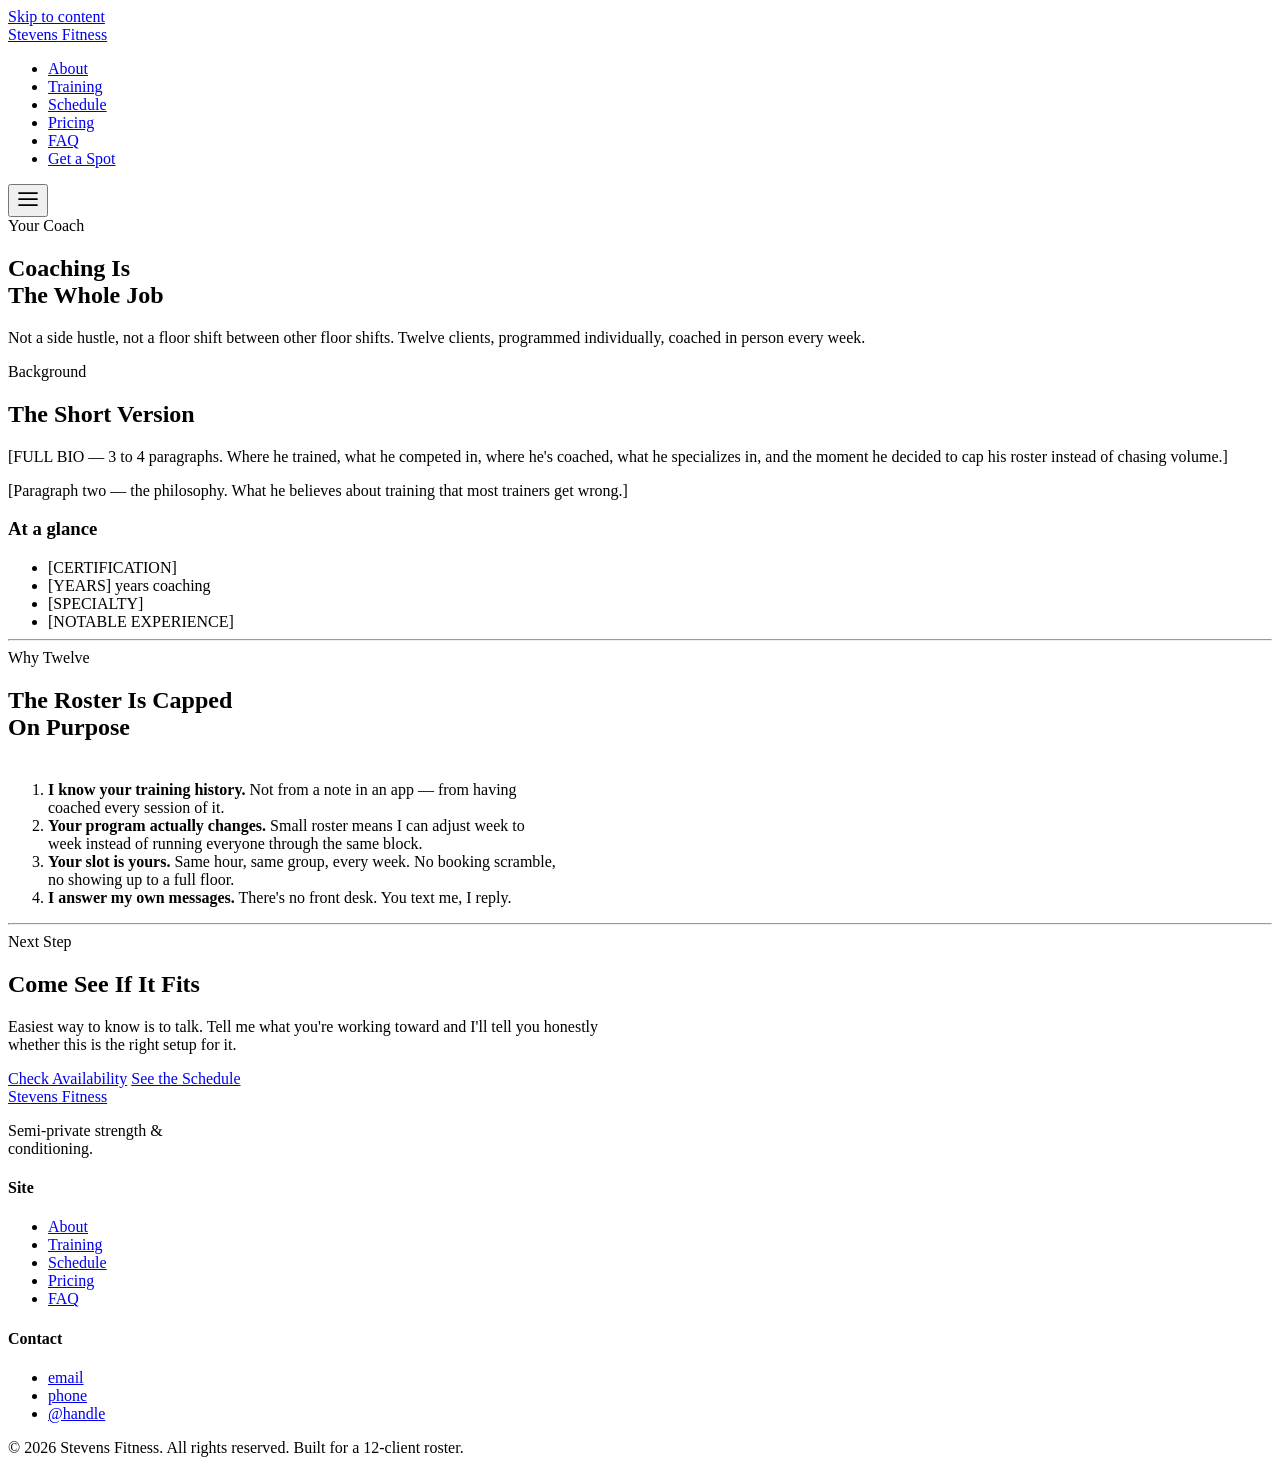
==== about.html @ 7fbc78ea "Add files via upload" ====
<!DOCTYPE html>
<html lang="en">
<head>
<meta charset="UTF-8">
<meta name="viewport" content="width=device-width, initial-scale=1">
<title>About — Stevens Fitness</title>
<meta name="description" content="Meet the coach behind Stevens Fitness. Background, credentials, and the reasoning behind a twelve-client roster.">
<meta property="og:title" content="About — Stevens Fitness">
<meta property="og:description" content="Meet the coach behind Stevens Fitness. Background, credentials, and the reasoning behind a twelve-client roster.">
<meta property="og:type" content="website">
<meta property="og:image" content="/assets/img/og-image.jpg">
<link rel="icon" href="/assets/img/favicon.ico">
<link rel="preconnect" href="https://fonts.googleapis.com">
<link rel="preconnect" href="https://fonts.gstatic.com" crossorigin>
<link href="https://fonts.googleapis.com/css2?family=Oswald:wght@500;700&family=Inter:wght@400;600;700&display=swap" rel="stylesheet">
<link rel="stylesheet" href="/css/styles.css">
<script>document.documentElement.classList.add('js');</script>

</head>
<body>

<a class="skip-link" href="#main">Skip to content</a>

<header class="header">
  <div class="wrap header__inner">
    <a href="/index.html" class="logo">Stevens<span> Fitness</span></a>

    <nav class="nav" aria-label="Main">
      <ul class="nav__list">
        <li><a class="nav__link" href="/about.html">About</a></li>
        <li><a class="nav__link" href="/training.html">Training</a></li>
        <li><a class="nav__link" href="/schedule.html">Schedule</a></li>
        <li><a class="nav__link" href="/pricing.html">Pricing</a></li>
        <li><a class="nav__link" href="/faq.html">FAQ</a></li>
        <li><a class="nav__cta" href="/contact.html" data-roster-cta>Get a Spot</a></li>
      </ul>
    </nav>

    <button class="nav-toggle" aria-label="Open menu" aria-expanded="false" aria-controls="mobile-nav">
      <svg width="24" height="24" fill="none" stroke="currentColor" stroke-width="1.75" viewBox="0 0 24 24" aria-hidden="true">
        <path stroke-linecap="round" d="M3 6h18M3 12h18M3 18h18"/>
      </svg>
    </button>
  </div>

  <div class="mobile-nav" id="mobile-nav" hidden>
    <div class="wrap">
      <ul class="mobile-nav__list">
        <li><a href="/about.html">About</a></li>
        <li><a href="/training.html">Training</a></li>
        <li><a href="/schedule.html">Schedule</a></li>
        <li><a href="/pricing.html">Pricing</a></li>
        <li><a href="/faq.html">FAQ</a></li>
        <li><a href="/contact.html">Get a Spot</a></li>
      </ul>
    </div>
  </div>
</header>

<main id="main">

  <section class="page-head">
    <div class="wrap">
      <span class="eyebrow">Your Coach</span>
      <h1>Coaching Is<br>The Whole Job</h1>
      <p class="lede">Not a side hustle, not a floor shift between other floor shifts. Twelve clients, programmed individually, coached in person every week.</p>
    </div>
  </section>

  <section class="wrap section">
    <div class="split reveal">
      <div>
        <span class="eyebrow eyebrow--slate">Background</span>
        <h2>The Short Version</h2>
        <p class="lede">
          <span class="placeholder">[FULL BIO — 3 to 4 paragraphs. Where he trained, what he
          competed in, where he's coached, what he specializes in, and the moment he decided
          to cap his roster instead of chasing volume.]</span>
        </p>
        <p>
          <span class="placeholder">[Paragraph two — the philosophy. What he believes about
          training that most trainers get wrong.]</span>
        </p>
      </div>
      <div class="card" style="min-width:min(100%,17rem)">
        <h3>At a glance</h3>
        <ul class="check-list" style="margin-bottom:0">
          <li><span class="placeholder">[CERTIFICATION]</span></li>
          <li><span class="placeholder">[YEARS] years coaching</span></li>
          <li><span class="placeholder">[SPECIALTY]</span></li>
          <li><span class="placeholder">[NOTABLE EXPERIENCE]</span></li>
        </ul>
      </div>
    </div>
  </section>

  <hr class="rule">

  <section class="wrap section">
    <div class="reveal">
      <span class="eyebrow">Why Twelve</span>
      <h2>The Roster Is Capped<br>On Purpose</h2>
    </div>
    <ol class="numbered reveal" style="margin-top:2.5rem;max-width:64ch">
      <li><strong>I know your training history.</strong> Not from a note in an app — from
          having coached every session of it.</li>
      <li><strong>Your program actually changes.</strong> Small roster means I can adjust
          week to week instead of running everyone through the same block.</li>
      <li><strong>Your slot is yours.</strong> Same hour, same group, every week. No booking
          scramble, no showing up to a full floor.</li>
      <li><strong>I answer my own messages.</strong> There's no front desk. You text me,
          I reply.</li>
    </ol>
  </section>

  <hr class="rule">

  <section class="wrap section">
    <div class="reveal" style="max-width:40rem">
      <span class="eyebrow">Next Step</span>
      <h2>Come See If It Fits</h2>
      <p class="lede">Easiest way to know is to talk. Tell me what you're working toward and I'll tell you honestly whether this is the right setup for it.</p>
      <div class="btn-row">
        <a class="btn btn--solid" href="/contact.html" data-roster-cta>Check Availability</a>
        <a class="btn btn--outline" href="/schedule.html">See the Schedule</a>
      </div>
    </div>
  </section>

</main>

<footer class="footer">
  <div class="wrap">
    <div class="footer__grid">
      <div class="footer__col">
        <a href="/index.html" class="logo">Stevens<span> Fitness</span></a>
        <p class="muted" style="margin-top:1rem;max-width:24ch">
          Semi-private strength &amp; conditioning.
        </p>
      </div>
      <div class="footer__col">
        <h4>Site</h4>
        <ul>
          <li><a href="/about.html">About</a></li>
          <li><a href="/training.html">Training</a></li>
          <li><a href="/schedule.html">Schedule</a></li>
          <li><a href="/pricing.html">Pricing</a></li>
          <li><a href="/faq.html">FAQ</a></li>
        </ul>
      </div>
      <div class="footer__col">
        <h4>Contact</h4>
        <ul>
          <li><a href="#" data-email>email</a></li>
          <li><a href="#" data-phone>phone</a></li>
          <li><a href="#" data-instagram>@handle</a></li>
        </ul>
      </div>
    </div>
    <div class="footer__base">
      <span>&copy; <span data-year>2026</span> Stevens Fitness. All rights reserved.</span>
      <span>Built for a <span data-roster-total>12</span>-client roster.</span>
    </div>
  </div>
</footer>

<script src="/js/config.js"></script>
<script src="/js/main.js"></script>
</body>
</html>
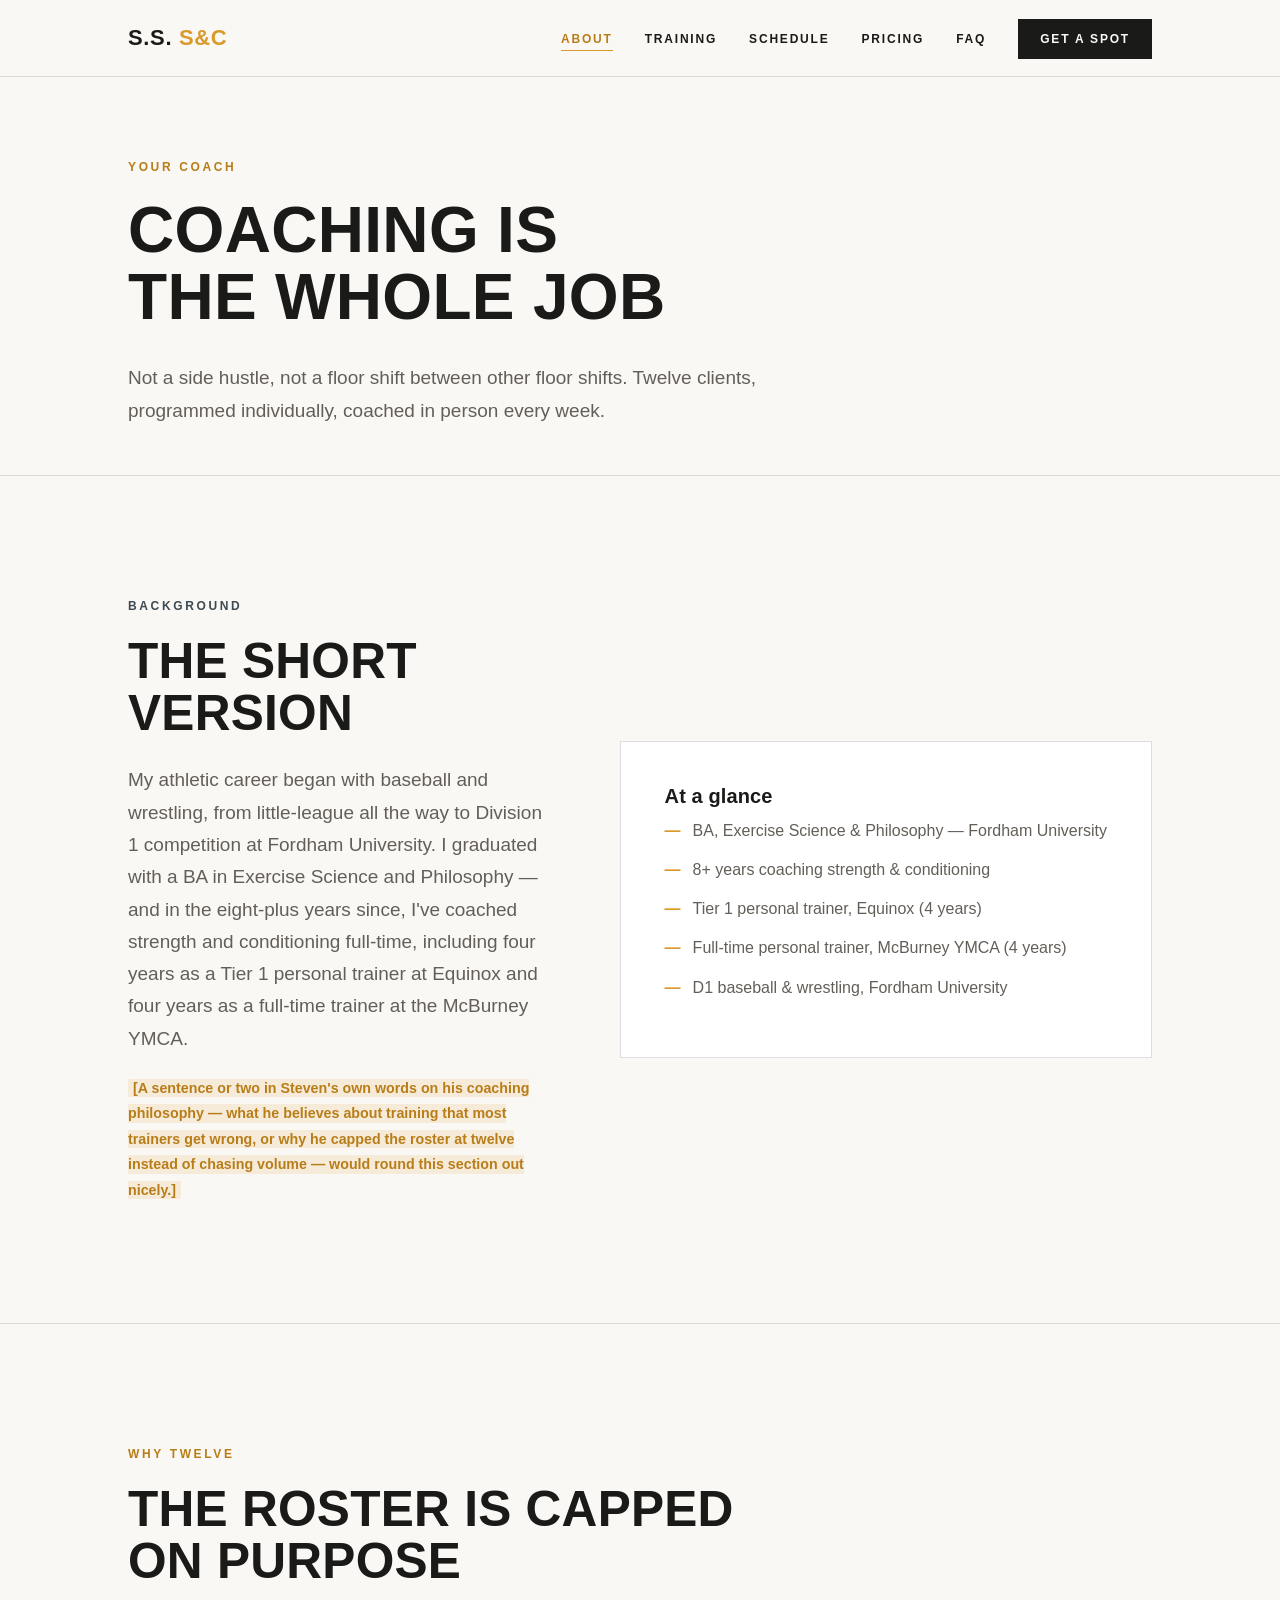
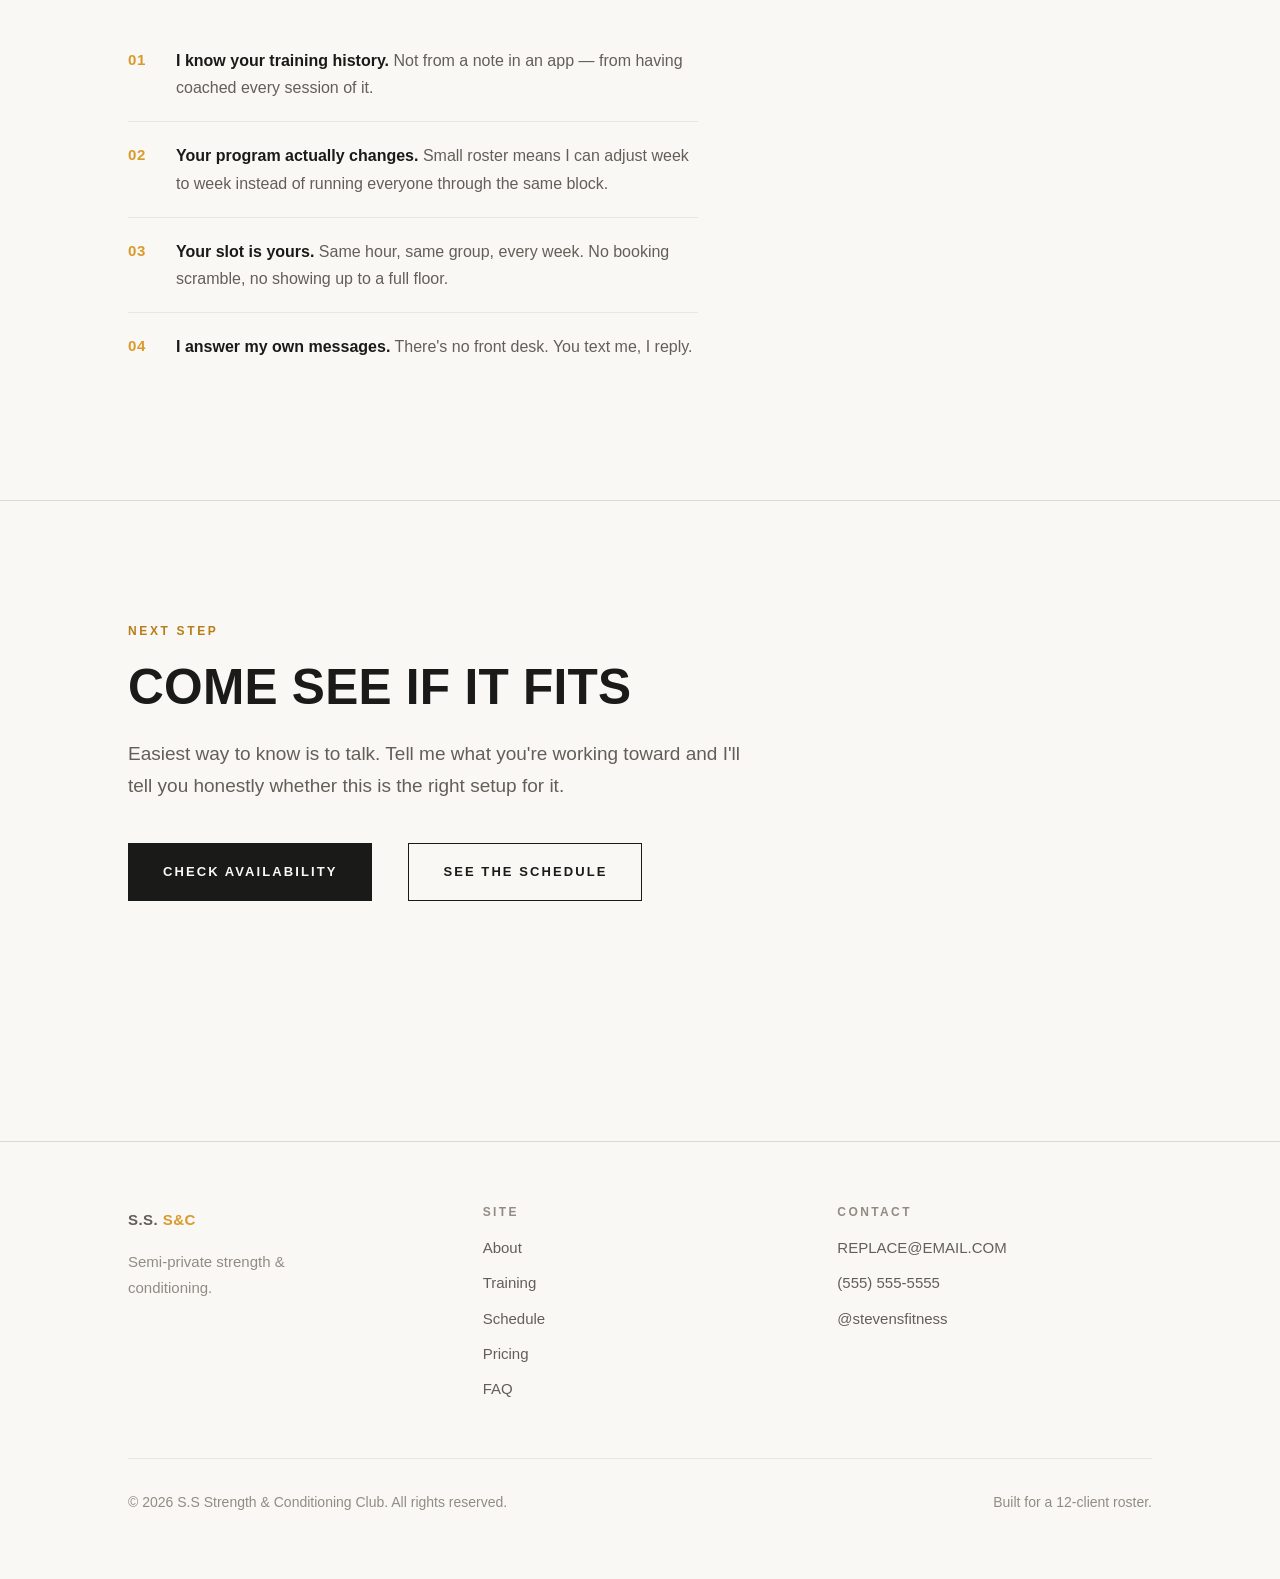
==== commit afbc8d4a: "Update about.html" ====
--- a/about.html
+++ b/about.html
@@ -3,10 +3,10 @@
 <head>
 <meta charset="UTF-8">
 <meta name="viewport" content="width=device-width, initial-scale=1">
-<title>About — Stevens Fitness</title>
-<meta name="description" content="Meet the coach behind Stevens Fitness. Background, credentials, and the reasoning behind a twelve-client roster.">
-<meta property="og:title" content="About — Stevens Fitness">
-<meta property="og:description" content="Meet the coach behind Stevens Fitness. Background, credentials, and the reasoning behind a twelve-client roster.">
+<title>About — S.S Strength & Conditioning Club</title>
+<meta name="description" content="Meet the coach behind S.S Strength & Conditioning Club. Background, credentials, and the reasoning behind a twelve-client roster.">
+<meta property="og:title" content="About — S.S Strength & Conditioning Club">
+<meta property="og:description" content="Meet the coach behind S.S Strength & Conditioning Club. Background, credentials, and the reasoning behind a twelve-client roster.">
 <meta property="og:type" content="website">
 <meta property="og:image" content="/assets/img/og-image.jpg">
 <link rel="icon" href="/assets/img/favicon.ico">
@@ -23,7 +23,7 @@
 
 <header class="header">
   <div class="wrap header__inner">
-    <a href="/index.html" class="logo">Stevens<span> Fitness</span></a>
+    <a href="/index.html" class="logo" title="S.S Strength &amp; Conditioning Club">S.S.<span> S&amp;C</span></a>
 
     <nav class="nav" aria-label="Main">
       <ul class="nav__list">
@@ -73,22 +73,27 @@
         <span class="eyebrow eyebrow--slate">Background</span>
         <h2>The Short Version</h2>
         <p class="lede">
-          <span class="placeholder">[FULL BIO — 3 to 4 paragraphs. Where he trained, what he
-          competed in, where he's coached, what he specializes in, and the moment he decided
-          to cap his roster instead of chasing volume.]</span>
+          My athletic career began with baseball and wrestling, from little-league all the
+          way to Division 1 competition at Fordham University. I graduated with a BA in
+          Exercise Science and Philosophy — and in the eight-plus years since, I've coached
+          strength and conditioning full-time, including four years as a Tier 1 personal
+          trainer at Equinox and four years as a full-time trainer at the McBurney YMCA.
         </p>
-        <p>
-          <span class="placeholder">[Paragraph two — the philosophy. What he believes about
-          training that most trainers get wrong.]</span>
+        <p class="muted">
+          <span class="placeholder">[A sentence or two in Steven's own words on his coaching
+          philosophy — what he believes about training that most trainers get wrong, or why
+          he capped the roster at twelve instead of chasing volume — would round this section
+          out nicely.]</span>
         </p>
       </div>
       <div class="card" style="min-width:min(100%,17rem)">
         <h3>At a glance</h3>
         <ul class="check-list" style="margin-bottom:0">
-          <li><span class="placeholder">[CERTIFICATION]</span></li>
-          <li><span class="placeholder">[YEARS] years coaching</span></li>
-          <li><span class="placeholder">[SPECIALTY]</span></li>
-          <li><span class="placeholder">[NOTABLE EXPERIENCE]</span></li>
+          <li>BA, Exercise Science &amp; Philosophy — Fordham University</li>
+          <li>8+ years coaching strength &amp; conditioning</li>
+          <li>Tier 1 personal trainer, Equinox (4 years)</li>
+          <li>Full-time personal trainer, McBurney YMCA (4 years)</li>
+          <li>D1 baseball &amp; wrestling, Fordham University</li>
         </ul>
       </div>
     </div>
@@ -133,7 +138,7 @@
   <div class="wrap">
     <div class="footer__grid">
       <div class="footer__col">
-        <a href="/index.html" class="logo">Stevens<span> Fitness</span></a>
+        <a href="/index.html" class="logo" title="S.S Strength &amp; Conditioning Club">S.S.<span> S&amp;C</span></a>
         <p class="muted" style="margin-top:1rem;max-width:24ch">
           Semi-private strength &amp; conditioning.
         </p>
@@ -158,7 +163,7 @@
       </div>
     </div>
     <div class="footer__base">
-      <span>&copy; <span data-year>2026</span> Stevens Fitness. All rights reserved.</span>
+      <span>&copy; <span data-year>2026</span> S.S Strength & Conditioning Club. All rights reserved.</span>
       <span>Built for a <span data-roster-total>12</span>-client roster.</span>
     </div>
   </div>
--- a/css/styles.css
+++ b/css/styles.css
@@ -0,0 +1,640 @@
+/* ============================================================================
+   STEVENS FITNESS — Design System
+   Palette: Ink + Amber
+   Edit the tokens below to re-skin the entire site.
+   ========================================================================= */
+
+:root {
+  /* --- Color ------------------------------------------------------------ */
+  --base:       #FAF8F5;   /* page background (warm off-white)              */
+  --surface:    #FFFFFF;   /* cards, raised panels                          */
+  --ink:        #1A1A18;   /* headings, near-black                          */
+  --ink-soft:   #635F58;   /* body copy                                     */
+  --ink-mute:   #918C83;   /* captions, meta, disabled                      */
+  --amber:      #D99A2B;   /* primary accent                                */
+  --amber-deep: #B87D18;   /* accent hover / text-on-light contrast          */
+  --slate:      #3D4A52;   /* secondary accent                              */
+  --rule:       rgba(26, 26, 24, 0.14);  /* hairline dividers               */
+  --rule-soft:  rgba(26, 26, 24, 0.08);
+
+  /* --- Type ------------------------------------------------------------- */
+  --font-display: 'Oswald', 'Haettenschweiler', 'Arial Narrow', sans-serif;
+  --font-body:    'Inter', -apple-system, BlinkMacSystemFont, 'Segoe UI', sans-serif;
+
+  /* --- Layout ----------------------------------------------------------- */
+  --wrap:     1120px;
+  --gutter:   clamp(1.25rem, 5vw, 3rem);
+  --section:  clamp(4rem, 10vw, 7.5rem);   /* vertical section rhythm       */
+  --header-h: 76px;
+}
+
+/* ============================================================================
+   RESET
+   ========================================================================= */
+
+*, *::before, *::after { box-sizing: border-box; }
+
+html {
+  -webkit-text-size-adjust: 100%;
+  scroll-behavior: smooth;
+  scroll-padding-top: calc(var(--header-h) + 1rem);
+}
+
+body {
+  margin: 0;
+  background: var(--base);
+  color: var(--ink-soft);
+  font-family: var(--font-body);
+  font-size: 1rem;
+  line-height: 1.7;
+  -webkit-font-smoothing: antialiased;
+  overflow-x: hidden;
+}
+
+img, svg { max-width: 100%; display: block; }
+button, input, select, textarea { font: inherit; color: inherit; }
+
+@media (prefers-reduced-motion: reduce) {
+  html { scroll-behavior: auto; }
+  *, *::before, *::after {
+    animation-duration: 0.01ms !important;
+    transition-duration: 0.01ms !important;
+  }
+}
+
+/* ============================================================================
+   TYPOGRAPHY
+   ========================================================================= */
+
+h1, h2, h3, h4 {
+  font-family: var(--font-display);
+  font-weight: 700;
+  text-transform: uppercase;
+  color: var(--ink);
+  line-height: 1.04;
+  letter-spacing: 0.005em;
+  margin: 0 0 0.5em;
+}
+
+h1 { font-size: clamp(2.75rem, 8vw, 5.25rem); }
+h2 { font-size: clamp(1.9rem, 4.6vw, 3.1rem); }
+h3 { font-size: clamp(1.2rem, 2.4vw, 1.6rem); }
+h4 { font-size: 1.0625rem; letter-spacing: 0.02em; }
+
+p { margin: 0 0 1.25rem; }
+p:last-child { margin-bottom: 0; }
+
+a { color: var(--amber-deep); text-decoration: none; transition: color 0.2s ease; }
+a:hover { color: var(--ink); }
+
+strong { color: var(--ink); font-weight: 600; }
+
+/* Small wide-tracked label above every section heading */
+.eyebrow {
+  display: block;
+  font-family: var(--font-body);
+  font-size: 0.75rem;
+  font-weight: 700;
+  text-transform: uppercase;
+  letter-spacing: 0.22em;
+  color: var(--amber-deep);
+  margin-bottom: 1.25rem;
+}
+.eyebrow--slate { color: var(--slate); }
+
+.lede {
+  font-size: clamp(1.0625rem, 1.6vw, 1.1875rem);
+  max-width: 60ch;
+}
+
+.text-amber { color: var(--amber); }
+.text-slate { color: var(--slate); }
+.text-ink   { color: var(--ink); }
+.muted      { color: var(--ink-mute); font-size: 0.9375rem; }
+
+/* ============================================================================
+   LAYOUT
+   ========================================================================= */
+
+.wrap {
+  max-width: var(--wrap);
+  margin-inline: auto;
+  padding-inline: var(--gutter);
+}
+
+.section { padding-block: var(--section); }
+.section--tight { padding-block: calc(var(--section) * 0.62); }
+
+.rule {
+  border: 0;
+  border-top: 1px solid var(--rule);
+  margin: 0;
+}
+
+.grid { display: grid; gap: clamp(1.5rem, 4vw, 3rem); }
+.grid--2 { grid-template-columns: repeat(auto-fit, minmax(280px, 1fr)); }
+.grid--3 { grid-template-columns: repeat(auto-fit, minmax(240px, 1fr)); }
+
+.split {
+  display: grid;
+  gap: clamp(1.5rem, 5vw, 4rem);
+  align-items: start;
+}
+@media (min-width: 860px) {
+  .split { grid-template-columns: 1fr auto; align-items: center; }
+}
+
+/* ============================================================================
+   BUTTONS
+   ========================================================================= */
+
+.btn {
+  display: inline-block;
+  font-family: var(--font-body);
+  font-size: 0.8125rem;
+  font-weight: 700;
+  text-transform: uppercase;
+  letter-spacing: 0.16em;
+  padding: 1.0625rem 2.125rem;
+  border: 1px solid transparent;
+  background: none;
+  cursor: pointer;
+  transition: background-color 0.22s ease, color 0.22s ease, border-color 0.22s ease;
+}
+
+.btn--solid {
+  background: var(--ink);
+  color: var(--base);
+  border-color: var(--ink);
+}
+.btn--solid:hover { background: var(--amber); border-color: var(--amber); color: var(--ink); }
+
+.btn--outline {
+  border-color: var(--ink);
+  color: var(--ink);
+}
+.btn--outline:hover { background: var(--ink); color: var(--base); }
+
+.btn--ghost {
+  padding-inline: 0;
+  color: var(--ink);
+  border-bottom: 1px solid var(--rule);
+}
+.btn--ghost:hover { color: var(--amber-deep); border-bottom-color: var(--amber); }
+
+.btn-row {
+  display: flex;
+  flex-wrap: wrap;
+  align-items: center;
+  gap: clamp(1rem, 3vw, 2.25rem);
+  margin-top: 2.5rem;
+}
+
+/* ============================================================================
+   HEADER / NAV
+   ========================================================================= */
+
+.header {
+  position: sticky;
+  top: 0;
+  z-index: 100;
+  background: var(--base);
+  border-bottom: 1px solid var(--rule);
+}
+
+.header__inner {
+  display: flex;
+  align-items: center;
+  justify-content: space-between;
+  gap: 1.5rem;
+  min-height: var(--header-h);
+}
+
+.logo {
+  font-family: var(--font-display);
+  font-size: 1.375rem;
+  font-weight: 700;
+  text-transform: uppercase;
+  letter-spacing: 0.03em;
+  color: var(--ink);
+  white-space: nowrap;
+}
+.logo span { color: var(--amber); }
+.logo:hover { color: var(--ink); }
+
+.nav { display: none; }
+@media (min-width: 940px) { .nav { display: block; } }
+
+.nav__list {
+  display: flex;
+  align-items: center;
+  gap: 2rem;
+  list-style: none;
+  margin: 0;
+  padding: 0;
+}
+
+.nav__link {
+  font-size: 0.75rem;
+  font-weight: 700;
+  text-transform: uppercase;
+  letter-spacing: 0.15em;
+  color: var(--ink);
+  padding-block: 0.25rem;
+  border-bottom: 1px solid transparent;
+}
+.nav__link:hover { color: var(--amber-deep); border-bottom-color: var(--amber); }
+.nav__link[aria-current="page"] { color: var(--amber-deep); border-bottom-color: var(--amber); }
+
+.nav__cta {
+  font-size: 0.75rem;
+  font-weight: 700;
+  text-transform: uppercase;
+  letter-spacing: 0.15em;
+  color: var(--base);
+  background: var(--ink);
+  padding: 0.8125rem 1.375rem;
+}
+.nav__cta:hover { background: var(--amber); color: var(--ink); }
+
+.nav-toggle {
+  display: grid;
+  place-items: center;
+  width: 44px; height: 44px;
+  margin-right: -10px;
+  border: 0; background: none; cursor: pointer;
+  color: var(--ink);
+}
+@media (min-width: 940px) { .nav-toggle { display: none; } }
+
+.mobile-nav {
+  border-top: 1px solid var(--rule);
+  background: var(--base);
+}
+.mobile-nav[hidden] { display: none; }
+.mobile-nav__list { list-style: none; margin: 0; padding: 0.5rem 0 1.5rem; }
+.mobile-nav__list a {
+  display: block;
+  padding: 0.875rem 0;
+  font-size: 0.8125rem;
+  font-weight: 700;
+  text-transform: uppercase;
+  letter-spacing: 0.15em;
+  color: var(--ink);
+  border-bottom: 1px solid var(--rule-soft);
+}
+.mobile-nav__list a:hover { color: var(--amber-deep); }
+
+/* ============================================================================
+   HERO
+   ========================================================================= */
+
+.hero {
+  position: relative;
+  padding-block: clamp(3.5rem, 9vw, 6.5rem);
+  overflow: hidden;
+}
+
+.hero__deco {
+  position: absolute;
+  top: 50%;
+  right: -12%;
+  transform: translateY(-50%);
+  width: min(620px, 62vw);
+  color: var(--rule);
+  pointer-events: none;
+  z-index: 0;
+}
+.hero__inner { position: relative; z-index: 1; max-width: 44rem; }
+.hero h1 { margin-bottom: 0.4em; }
+
+/* Page-header for interior pages */
+.page-head {
+  padding-block: clamp(3rem, 7vw, 5rem) clamp(2rem, 4vw, 3rem);
+  border-bottom: 1px solid var(--rule);
+}
+.page-head h1 { font-size: clamp(2.25rem, 6vw, 4rem); }
+
+/* ============================================================================
+   STAT BAR  (roster status)
+   ========================================================================= */
+
+.statbar {
+  display: flex;
+  flex-wrap: wrap;
+  align-items: baseline;
+  justify-content: space-between;
+  gap: 1rem;
+  padding-block: 1.75rem;
+  border-top: 1px solid var(--rule);
+  border-bottom: 2px solid var(--ink);
+}
+.statbar__label {
+  font-family: var(--font-display);
+  font-size: 1rem;
+  font-weight: 700;
+  text-transform: uppercase;
+  letter-spacing: 0.12em;
+  color: var(--ink);
+}
+.statbar__value { font-size: 1rem; color: var(--ink-mute); }
+.statbar__value b {
+  font-family: var(--font-display);
+  font-size: 1.5rem;
+  color: var(--amber-deep);
+  font-weight: 700;
+}
+
+/* ============================================================================
+   SLOT CHIPS  (schedule)
+   ========================================================================= */
+
+.slot-group { margin-bottom: 2.5rem; }
+.slot-group:last-child { margin-bottom: 0; }
+
+.slot-group__day {
+  font-size: 0.75rem;
+  font-weight: 700;
+  text-transform: uppercase;
+  letter-spacing: 0.2em;
+  color: var(--ink);
+  margin-bottom: 1rem;
+}
+
+.slots { display: flex; flex-wrap: wrap; gap: 0.875rem; }
+
+.slot {
+  display: flex;
+  align-items: baseline;
+  gap: 0.75rem;
+  padding: 1rem 1.375rem;
+  border: 1px solid var(--rule);
+  background: var(--surface);
+  transition: border-color 0.2s ease;
+}
+.slot:hover { border-color: var(--ink); }
+.slot__time {
+  font-weight: 700;
+  color: var(--ink);
+  font-size: 0.9375rem;
+  white-space: nowrap;
+}
+.slot__spots { font-size: 0.8125rem; color: var(--ink-mute); white-space: nowrap; }
+.slot--full { opacity: 0.55; }
+.slot--full .slot__spots { color: var(--slate); font-weight: 600; }
+
+/* ============================================================================
+   STEPS  (how it works)
+   ========================================================================= */
+
+.steps { border-top: 2px solid var(--amber); }
+.step {
+  padding: 1.75rem 0;
+  border-bottom: 1px solid var(--rule);
+}
+.step:last-child { border-bottom: 0; }
+.step__tag {
+  font-size: 0.75rem;
+  font-weight: 700;
+  text-transform: uppercase;
+  letter-spacing: 0.16em;
+  color: var(--amber-deep);
+  margin-bottom: 0.5rem;
+}
+.step:nth-child(even) .step__tag { color: var(--slate); }
+.step h3 { margin-bottom: 0.4rem; text-transform: none; font-family: var(--font-body); font-weight: 600; font-size: 1.25rem; }
+.step p { max-width: 62ch; }
+
+/* ============================================================================
+   CARDS
+   ========================================================================= */
+
+.card {
+  padding: clamp(1.75rem, 4vw, 2.75rem);
+  border: 1px solid var(--rule);
+  background: var(--surface);
+}
+.card--outline { background: none; }
+.card--feature { border-color: var(--ink); }
+
+.card h3 {
+  text-transform: none;
+  font-family: var(--font-body);
+  font-weight: 600;
+  font-size: 1.25rem;
+  margin-bottom: 0.625rem;
+}
+
+.check-list { list-style: none; margin: 0 0 2rem; padding: 0; }
+.check-list li {
+  position: relative;
+  padding-left: 1.75rem;
+  margin-bottom: 0.75rem;
+}
+.check-list li::before {
+  content: "—";
+  position: absolute;
+  left: 0;
+  color: var(--amber);
+  font-weight: 700;
+}
+
+.price {
+  display: flex;
+  align-items: baseline;
+  gap: 0.375rem;
+  font-family: var(--font-display);
+  font-weight: 700;
+  color: var(--ink);
+}
+.price__amount { font-size: clamp(3rem, 8vw, 4.25rem); line-height: 1; }
+.price__period { font-size: 1.125rem; color: var(--ink-mute); }
+
+/* Numbered feature list */
+.numbered { list-style: none; margin: 0; padding: 0; counter-reset: n; }
+.numbered li {
+  counter-increment: n;
+  position: relative;
+  padding-left: 3rem;
+  padding-block: 1.25rem;
+  border-bottom: 1px solid var(--rule-soft);
+}
+.numbered li:last-child { border-bottom: 0; }
+.numbered li::before {
+  content: counter(n, decimal-leading-zero);
+  position: absolute;
+  left: 0; top: 1.25rem;
+  font-family: var(--font-display);
+  font-weight: 700;
+  font-size: 0.9375rem;
+  color: var(--amber);
+  letter-spacing: 0.05em;
+}
+
+/* ============================================================================
+   FAQ
+   ========================================================================= */
+
+.faq { border-top: 1px solid var(--rule); }
+.faq__item { border-bottom: 1px solid var(--rule); }
+.faq__q {
+  display: flex;
+  align-items: center;
+  justify-content: space-between;
+  gap: 1.5rem;
+  width: 100%;
+  padding: 1.5rem 0;
+  text-align: left;
+  cursor: pointer;
+  list-style: none;
+  font-weight: 600;
+  font-size: 1.0625rem;
+  color: var(--ink);
+}
+.faq__q::-webkit-details-marker { display: none; }
+.faq__q:hover { color: var(--amber-deep); }
+.faq__q::after {
+  content: "+";
+  flex: none;
+  font-family: var(--font-display);
+  font-size: 1.5rem;
+  line-height: 1;
+  color: var(--amber);
+  transition: transform 0.25s ease;
+}
+.faq__item[open] .faq__q::after { transform: rotate(45deg); }
+.faq__a { padding-bottom: 1.75rem; max-width: 68ch; }
+
+/* ============================================================================
+   FORMS
+   ========================================================================= */
+
+.form { max-width: 44rem; }
+.field { margin-bottom: 1.75rem; }
+
+.field label {
+  display: block;
+  font-size: 0.75rem;
+  font-weight: 700;
+  text-transform: uppercase;
+  letter-spacing: 0.16em;
+  color: var(--ink);
+  margin-bottom: 0.625rem;
+}
+
+.field input,
+.field select,
+.field textarea {
+  width: 100%;
+  padding: 0.9375rem 1.125rem;
+  background: var(--surface);
+  border: 1px solid var(--rule);
+  color: var(--ink);
+  transition: border-color 0.2s ease;
+}
+.field input:hover,
+.field select:hover,
+.field textarea:hover { border-color: var(--ink-mute); }
+.field input:focus,
+.field select:focus,
+.field textarea:focus {
+  outline: none;
+  border-color: var(--amber);
+  box-shadow: 0 0 0 3px rgba(217, 154, 43, 0.16);
+}
+.field textarea { min-height: 8rem; resize: vertical; }
+.field ::placeholder { color: var(--ink-mute); opacity: 0.7; }
+
+.form__footer {
+  display: flex;
+  flex-wrap: wrap;
+  align-items: center;
+  gap: 1.5rem;
+  margin-top: 2.25rem;
+}
+
+.form__status {
+  margin-top: 1.5rem;
+  padding: 1rem 1.25rem;
+  border-left: 3px solid var(--amber);
+  background: var(--surface);
+  font-size: 0.9375rem;
+}
+.form__status[hidden] { display: none; }
+
+/* ============================================================================
+   FOOTER
+   ========================================================================= */
+
+.footer {
+  border-top: 1px solid var(--rule);
+  padding-block: clamp(2.5rem, 6vw, 4rem);
+  margin-top: var(--section);
+}
+.footer__grid {
+  display: grid;
+  gap: 2.5rem;
+  grid-template-columns: repeat(auto-fit, minmax(200px, 1fr));
+  margin-bottom: 3rem;
+}
+.footer__col h4 {
+  font-family: var(--font-body);
+  font-size: 0.75rem;
+  letter-spacing: 0.2em;
+  color: var(--ink-mute);
+  margin-bottom: 1rem;
+}
+.footer__col ul { list-style: none; margin: 0; padding: 0; }
+.footer__col li { margin-bottom: 0.5rem; }
+.footer__col a { color: var(--ink-soft); font-size: 0.9375rem; }
+.footer__col a:hover { color: var(--amber-deep); }
+
+.footer__base {
+  display: flex;
+  flex-wrap: wrap;
+  gap: 1rem;
+  justify-content: space-between;
+  padding-top: 2rem;
+  border-top: 1px solid var(--rule-soft);
+  font-size: 0.875rem;
+  color: var(--ink-mute);
+}
+
+/* ============================================================================
+   UTILITIES
+   ========================================================================= */
+
+/* Scroll reveal is progressive enhancement: content is only hidden once we know
+   JavaScript is running (the .js class is set by an inline script in <head>).
+   Without JS — or if the script fails — everything renders normally. */
+.js .reveal {
+  opacity: 0;
+  transform: translateY(20px);
+  transition: opacity 0.65s ease, transform 0.65s ease;
+}
+.js .reveal.is-visible { opacity: 1; transform: none; }
+
+.skip-link {
+  position: absolute;
+  left: -9999px;
+  top: 0;
+  background: var(--ink);
+  color: var(--base);
+  padding: 0.75rem 1.25rem;
+  z-index: 200;
+}
+.skip-link:focus { left: 0; color: var(--base); }
+
+:where(a, button, input, select, textarea, summary):focus-visible {
+  outline: 2px solid var(--amber);
+  outline-offset: 3px;
+}
+
+.placeholder {
+  background: rgba(217, 154, 43, 0.14);
+  padding: 0.1em 0.35em;
+  border-radius: 2px;
+  color: var(--amber-deep);
+  font-weight: 600;
+  font-size: 0.95em;
+}
